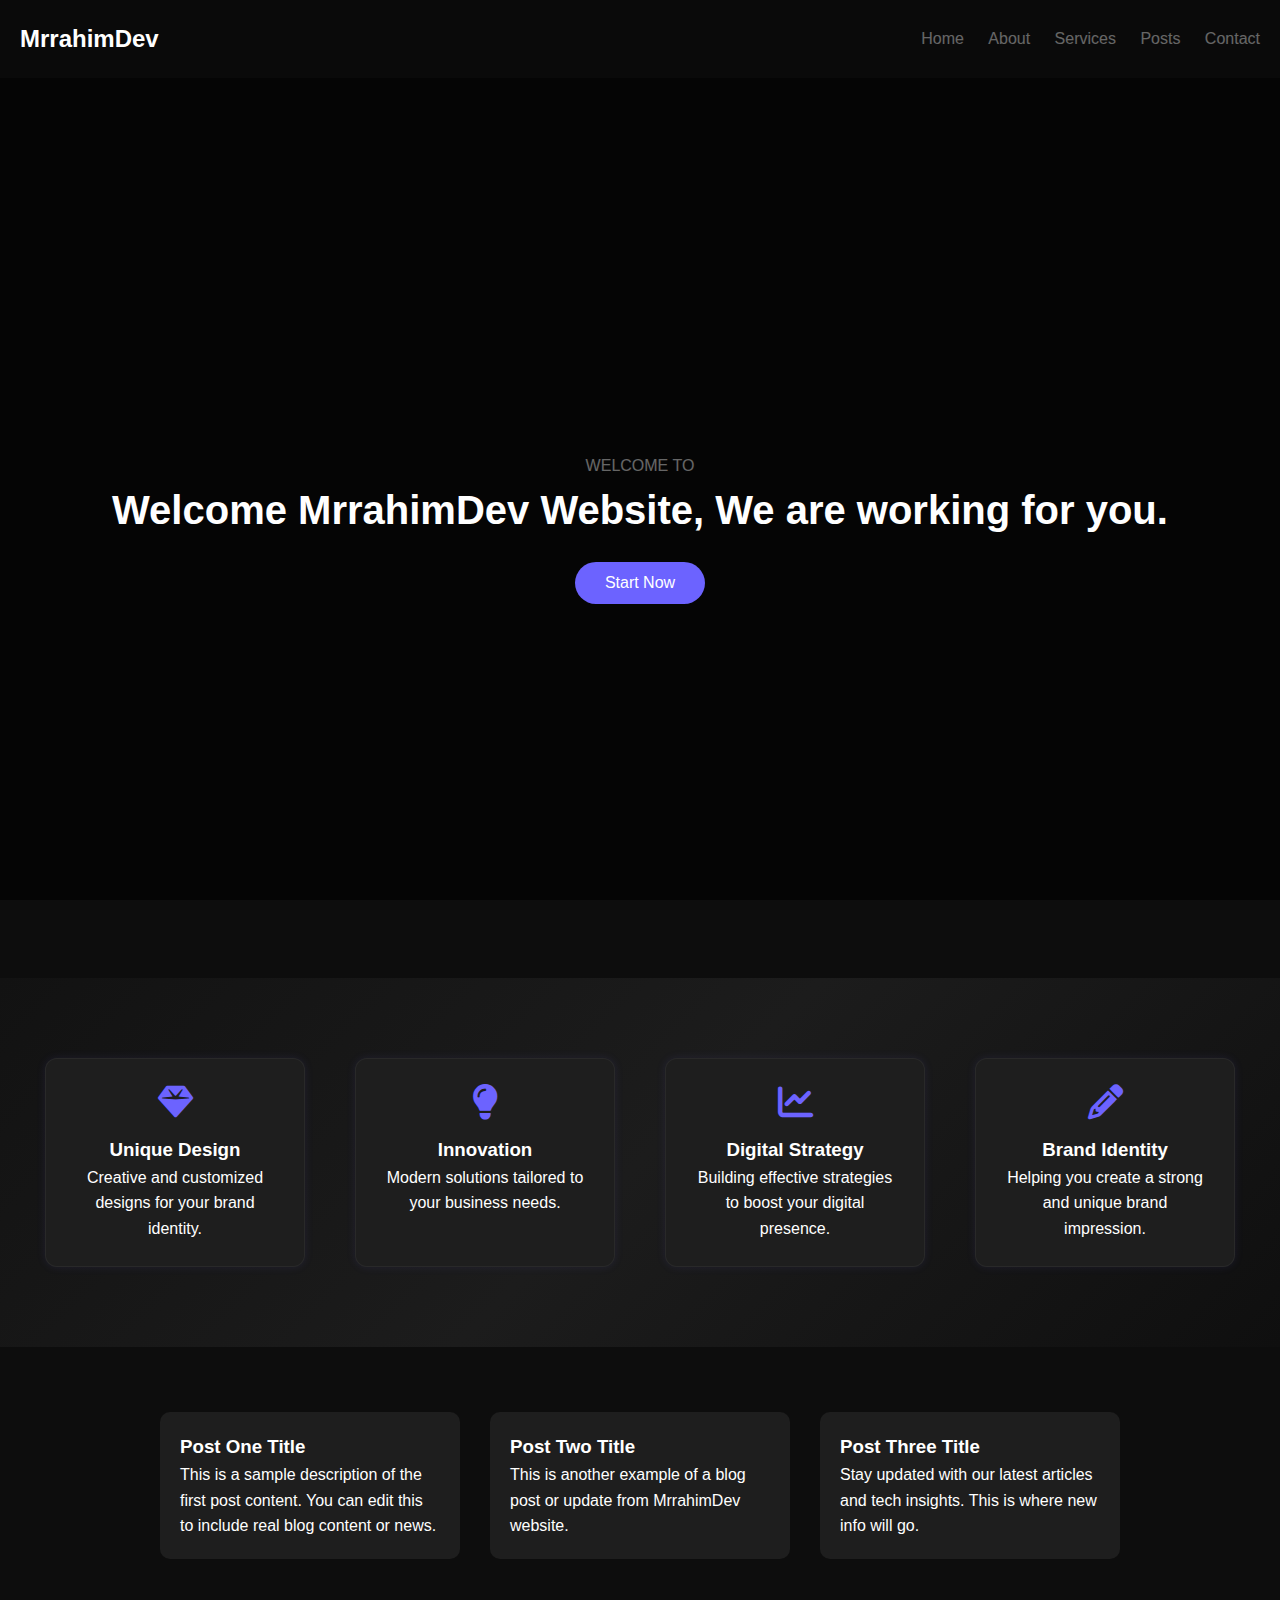
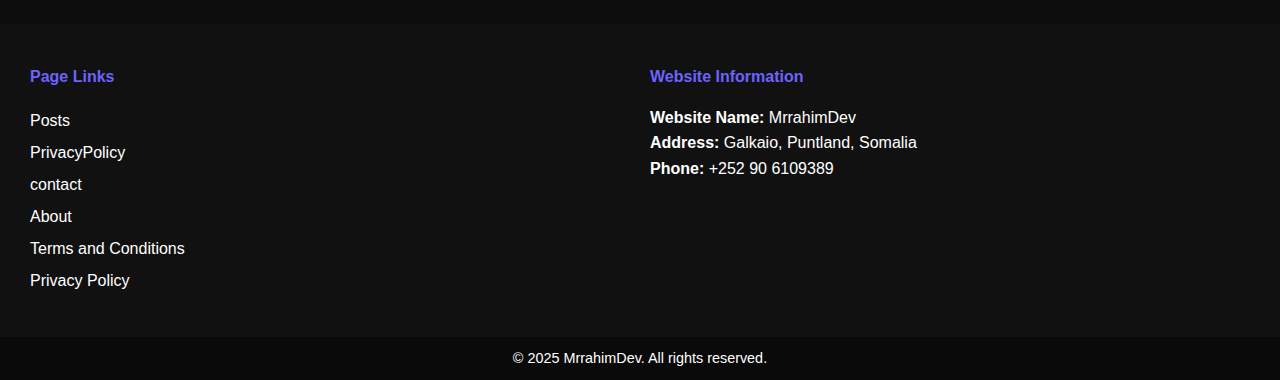
==== index.html @ 3855a0b0 "Add files via upload" ====
<!DOCTYPE html>
<html lang="en">

<head>
  <meta charset="UTF-8">
  <meta name="viewport" content="width=device-width, initial-scale=1.0">
  <title>MrrahimDev</title>
  <link rel="stylesheet" href="https://cdnjs.cloudflare.com/ajax/libs/font-awesome/6.0.0/css/all.min.css">
  <link rel="stylesheet" href="index.css">
  <link rel="stylesheet" href="https://cdnjs.cloudflare.com/ajax/libs/font-awesome/6.5.0/css/all.min.css">
  <link rel="manifest" href="manifest.json">
</head>

<body>
  <header>
    <div class="logo">MrrahimDev</div>
    <nav>
      <a href="index.html">Home</a>
      <a href="about.html">About</a>
      <a href="#">Services</a>
      <a href="post.html">Posts</a>
      <a href="contact.html">Contact</a>
    </nav>
    <div class="menu-icon" onclick="toggleMenu()">
      <i class="fas fa-bars"></i>
    </div>
    <div class="mobile-menu" id="mobileMenu">
      <a href="">Home</a>
      <a href="about.html">About</a>
      <a href="Terms.html">Terms</a>
      <a href="post.html">Posts</a>
      <a href="privacyPolicy.html">Privacy Policy</a>
    </div>
  </header>

  <section class="main">
    <p>WELCOME TO</p>
    <h1>Welcome MrrahimDev Website, We are working for you.</h1>
    <button id="startBtn" class="start-btn">Start Now</button>
  </section>

  <section id="features" class="features">
    <div class="feature">
      <i class="fas fa-gem"></i>
      <h3>Unique Design</h3>
      <p>Creative and customized designs for your brand identity.</p>
    </div>
    <div class="feature">
      <i class="fas fa-lightbulb"></i>
      <h3>Innovation</h3>
      <p>Modern solutions tailored to your business needs.</p>
    </div>
    <div class="feature">
      <i class="fas fa-chart-line"></i>
      <h3>Digital Strategy</h3>
      <p>Building effective strategies to boost your digital presence.</p>
    </div>
    <div class="feature">
      <i class="fas fa-pencil-alt"></i>
      <h3>Brand Identity</h3>
      <p>Helping you create a strong and unique brand impression.</p>
    </div>
  </section>

  <section class="posts">
    <div class="post">
      <h3>Post One Title</h3>
      <p>This is a sample description of the first post content. You can edit this to include real blog content or news.</p>
    </div>
    <div class="post">
      <h3>Post Two Title</h3>
      <p>This is another example of a blog post or update from MrrahimDev website.</p>
    </div>
    <div class="post">
      <h3>Post Three Title</h3>
      <p>Stay updated with our latest articles and tech insights. This is where new info will go.</p>
    </div>
  </section>

  <footer>
    <div class="footer-col">
      <h4>Page Links</h4>
      <ul>
        <li><a href="blogs.html">Posts</a></li>
        <li><a href="privacyPolicy.html">PrivacyPolicy</a></li>
        <li><a href="">contact</a></li>
        <li><a href="about.html">About</a></li>
        <li><a href="Terms.html">Terms and Conditions</a></li>
        <li><a href="PrivacyPolicy.html">Privacy Policy</a></li>
      </ul>
    </div>
    <div class="footer-col">
      <h4>Website Information</h4>
      <p><strong>Website Name:</strong> MrrahimDev</p>
      <p><strong>Address:</strong> Galkaio, Puntland, Somalia</p>
      <p><strong>Phone:</strong> +252 90 6109389</p>
    </div>
  </footer>

  <div class="footer-bottom">
    <p>&copy; 2025 MrrahimDev. All rights reserved.</p>
  </div>

  <script src="index.js"></script>
  <script>
  if ('serviceWorker' in navigator) {
    navigator.serviceWorker.register('/service-worker.js')
      .then(function(reg) {
        console.log('Service worker registered.', reg);
      });
  }
</script>
</body>

</html>
---- index.css ----
/* Reset & base styles */
* {
  margin: 0;
  padding: 0;
  box-sizing: border-box;
  font-family: "Segoe UI", Tahoma, Geneva, Verdana, sans-serif;
}

body {
  background-color: #0d0d0d;
  color: white;
  line-height: 1.6;
}

/* Header styles */
header {
  display: flex;
  justify-content: space-between;
  align-items: center;
  padding: 20px;
  background-color: #1a1a1a;
}

.logo {
  font-size: 1.5em;
  font-weight: bold;
}

nav a {
  margin-left: 20px;
  text-decoration: none;
  color: white;
  font-weight: 500;
}

.menu-icon {
  display: none;
  font-size: 1.5em;
  cursor: pointer;
}

.mobile-menu {
  display: none;
  flex-direction: column;
  background-color: #111;
  position: absolute;
  top: 70px;
  width: 100%;
  left: 0;
  z-index: 999;
}

.mobile-menu a {
  padding: 15px;
  text-decoration: none;
  color: white;
  border-top: 1px solid #333;
}

/* Main hero section */
.main {
  height: 100vh;
  background: url('https://images.unsplash.com/photo-1535223289827-42f1e9919769?auto=format&fit=crop&w=1920&q=80') no-repeat center center/cover;
  display: flex;
  flex-direction: column;
  align-items: center;
  justify-content: center;
  text-align: center;
  padding: 20px;
}
.main::before {
  content: "";
  position: absolute;
  top: 0; left: 0;
  width: 100%; height: 100%;
  background: rgba(0, 0, 0, 0.6); /* overlay */
  z-index: 1;
}

header .logo, 
.mobile-menu
.fas fa-bars
nav .menu-icon,
.main h1,
.main .start-btn {
  z-index: 2;
  position: relative;
}

.main h1 {
  font-size: 2.5em;
  margin-bottom: 20px;
}

.start-btn {
  background-color: #6c63ff;
  color: white;
  padding: 12px 30px;
  border: none;
  border-radius: 25px;
  font-size: 1em;
  cursor: pointer;
  transition: background 0.3s;
}

.start-btn:hover {
  background-color: #5146d9;
}

/* Features section */
.features {
  display: flex;
  flex-wrap: wrap;
  justify-content: space-around;
  padding: 60px 20px;
  background: linear-gradient(135deg, #121212, #1c1c1c, #0f0f0f);
}

.feature {
  flex: 1 1 200px;
  max-width: 260px;
  margin: 20px;
  text-align: center;
  background: #1e1e1e;
  padding: 25px;
  border-radius: 12px;
  box-shadow: 0 0 10px rgba(108, 99, 255, 0.1);
  border: 1px solid rgba(255, 255, 255, 0.05);
  transition: transform 0.3s ease, box-shadow 0.3s ease;
}

.feature:hover {
  transform: translateY(-8px);
  box-shadow: 0 0 20px rgba(108, 99, 255, 0.3);
  background: #262626;
}


.feature i {
  font-size: 2.2em;
  color: #6c63ff;
  margin-bottom: 15px;
}

/* Posts section */
.posts {
.feature i {
  font-size: 2.2em;
  color: #6c63ff;
  margin-bottom: 15px;
}
padding: 50px 20px;
  background-color: #0d0d0d;
  display: flex;
  flex-wrap: wrap;
  justify-content: center;
}

.post {
  background-color: #1e1e1e;
  margin: 15px;
  padding: 20px;
  border-radius: 10px;
  width: 300px;
}

/* Footer section */
footer {
  display: flex;
  flex-wrap: wrap;
  justify-content: space-between;
  padding: 30px 20px;
  background-color: #111;
}

.footer-col {
  flex: 1 1 300px;
  margin: 10px;
}

.footer-col h4 {
  margin-bottom: 15px;
  color: #6c63ff;
}

.footer-col ul {
  list-style: none;
}

.footer-col ul li a {
  color: white;
  text-decoration: none;
  line-height: 2;
}

/* Footer bottom */
.footer-bottom {
  background-color: #0a0a0a;
  text-align: center;
  padding: 10px;
  font-size: 0.9em;
}

/* Responsive */
@media (max-width: 768px) {
  nav {
    display: none;
  }
  .menu-icon {
    display: block;
  }
  .mobile-menu.show {
    display: flex;
  }
}
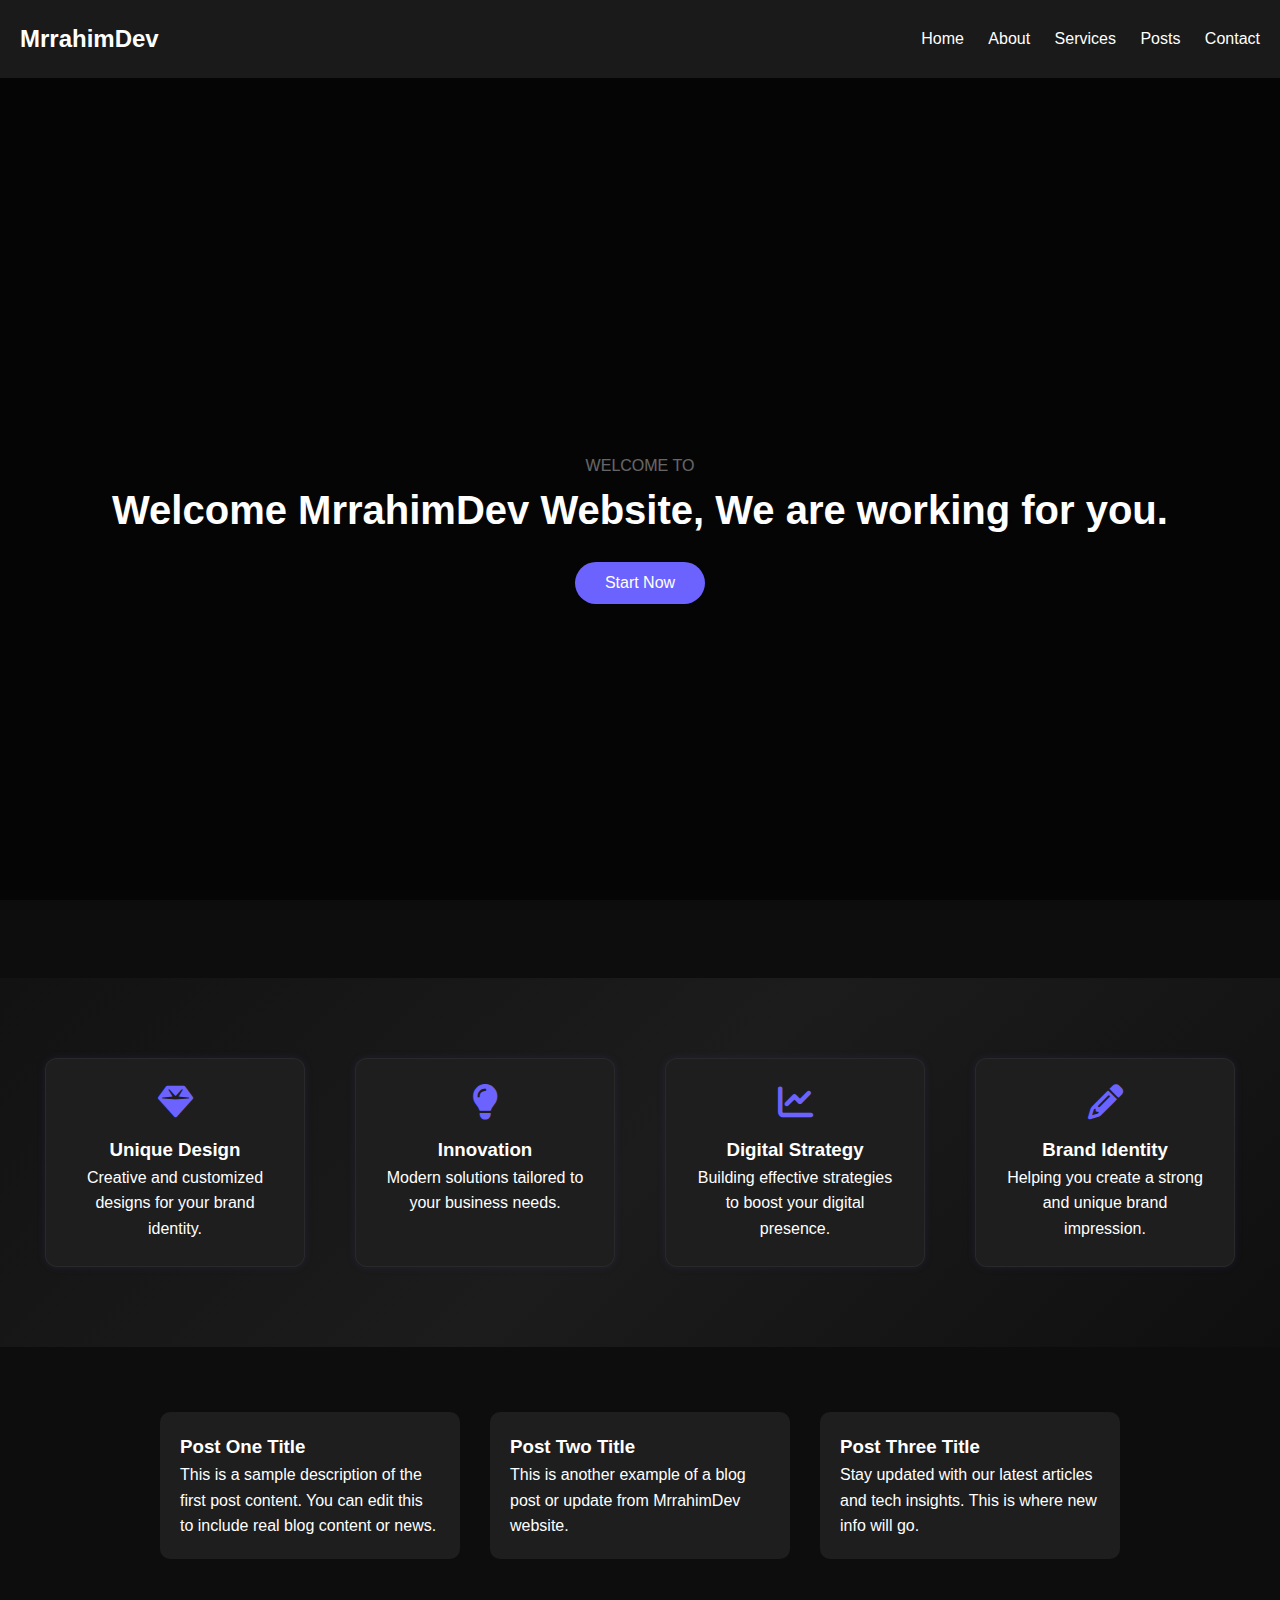
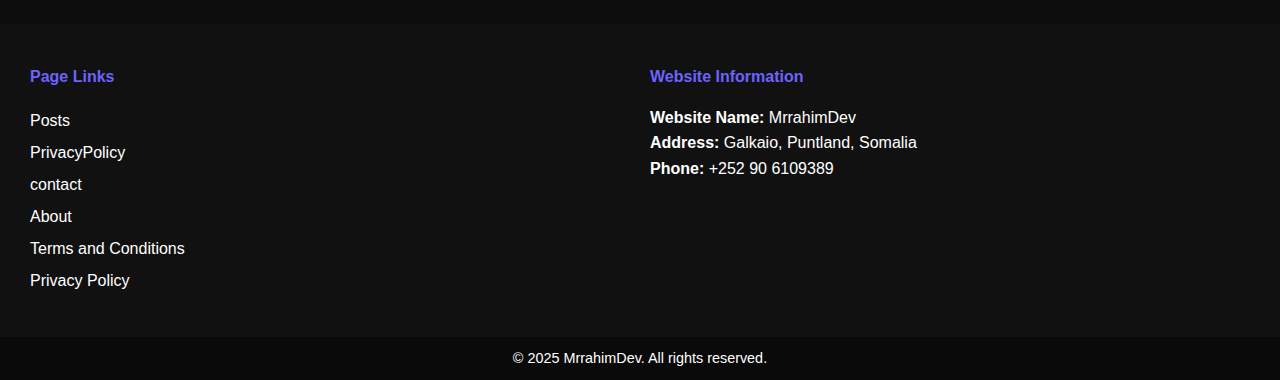
==== commit 665f98fa: "Updated" ====
--- a/index.html
+++ b/index.html
@@ -8,6 +8,7 @@
   <link rel="stylesheet" href="https://cdnjs.cloudflare.com/ajax/libs/font-awesome/6.0.0/css/all.min.css">
   <link rel="stylesheet" href="index.css">
   <link rel="stylesheet" href="https://cdnjs.cloudflare.com/ajax/libs/font-awesome/6.5.0/css/all.min.css">
+  <link rel="icon" href="profile.png" type="image/pnh">
   <link rel="manifest" href="manifest.json">
 </head>
 
--- a/index.css
+++ b/index.css
@@ -77,10 +77,7 @@
   z-index: 1;
 }
 
-header .logo, 
-.mobile-menu
-.fas fa-bars
-nav .menu-icon,
+header,
 .main h1,
 .main .start-btn {
   z-index: 2;
